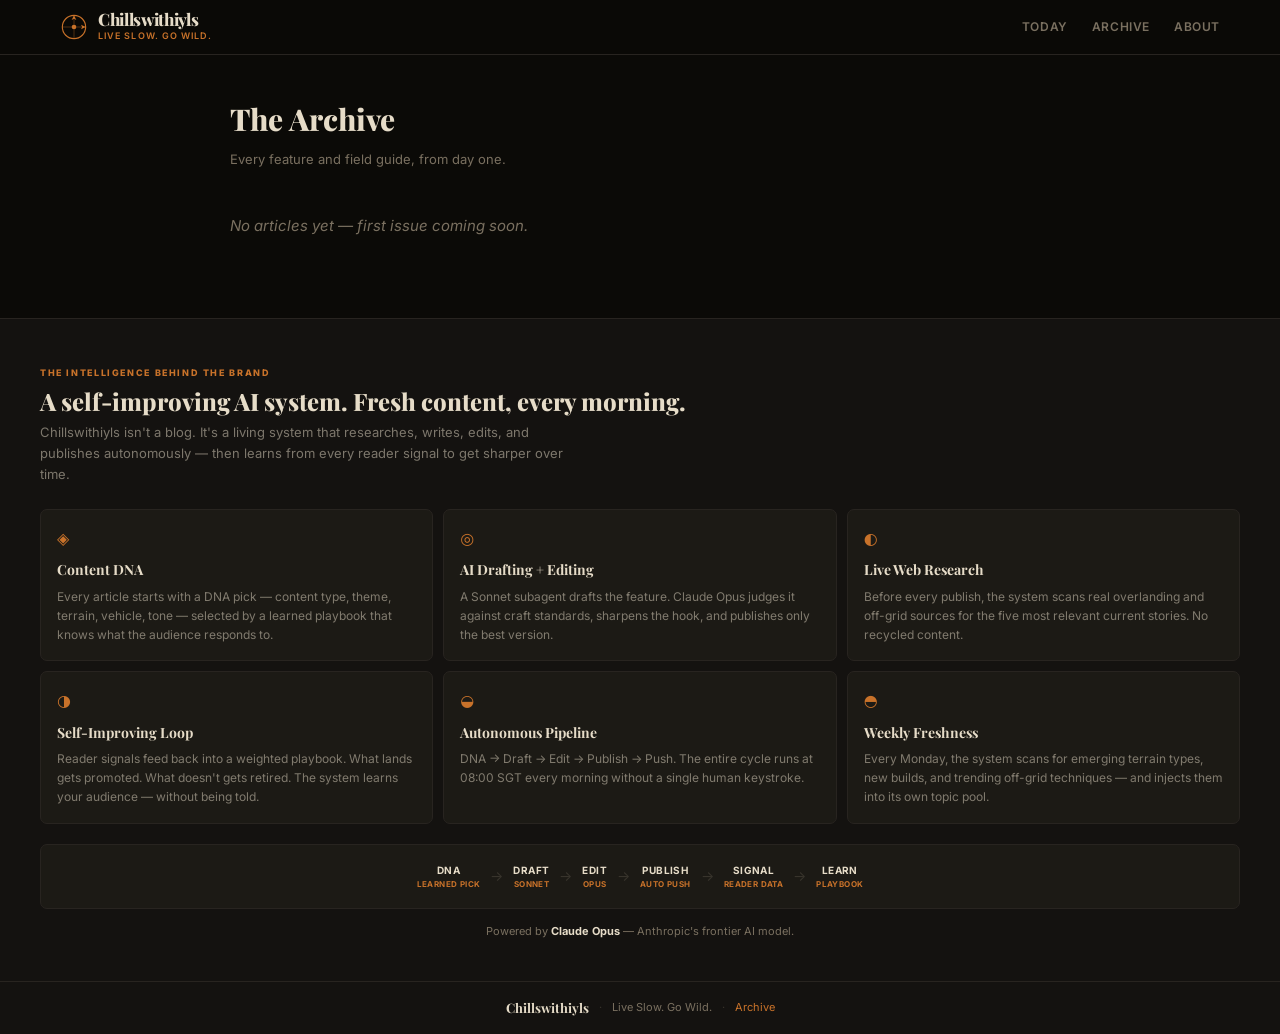
==== archive.html @ b179cae6 "Rebrand to Chillswithiyls + jungle hero background - Correct brand name across all HTML, CSS, XML fi" ====
<!DOCTYPE html>
<html lang="en">
<head>
<meta charset="utf-8">
<meta name="viewport" content="width=device-width, initial-scale=1">
<title>Archive — Chillswithiyls</title>
<meta name="description" content="Every Chillswithiyls article, from day one.">
<link rel="canonical" href="https://adamdegoat.github.io/chillswithiyls/archive.html">
<meta property="og:type" content="website">
<meta property="og:site_name" content="Chillswithiyls">
<meta property="og:title" content="Archive — Chillswithiyls">
<meta property="og:description" content="Every Chillswithiyls article, from day one.">
<meta property="og:image" content="https://adamdegoat.github.io/chillswithiyls/assets/og-default.png">
<meta property="og:url" content="https://adamdegoat.github.io/chillswithiyls/archive.html">
<meta name="twitter:card" content="summary_large_image">
<link rel="preconnect" href="https://fonts.googleapis.com">
<link rel="preconnect" href="https://fonts.gstatic.com" crossorigin>
<link href="https://fonts.googleapis.com/css2?family=Playfair+Display:ital,wght@0,700;0,800;1,700&family=Inter:wght@400;500;600&display=swap" rel="stylesheet">
<link rel="stylesheet" href="https://adamdegoat.github.io/chillswithiyls/assets/style.css?v=202606012319">
</head>
<body>

<header class="masthead">
  <div class="mast-inner">
    <a href="https://adamdegoat.github.io/chillswithiyls/" class="mast-logo">
      <svg class="mast-icon" viewBox="0 0 48 48" fill="none" xmlns="http://www.w3.org/2000/svg">
        <circle cx="24" cy="24" r="20" stroke="currentColor" stroke-width="2"/>
        <path d="M24 4 L24 44 M4 24 L44 24" stroke="currentColor" stroke-width="1.5" opacity="0.4"/>
        <circle cx="24" cy="24" r="4" fill="currentColor"/>
        <path d="M24 4 L28 12 L24 10 L20 12 Z" fill="currentColor"/>
        <path d="M44 24 L36 20 L38 24 L36 28 Z" fill="currentColor"/>
      </svg>
      <div class="mast-text">
        <span class="mast-brand">Chillswithiyls</span>
        <span class="mast-tag">Live Slow. Go Wild.</span>
      </div>
    </a>
    <nav class="mast-nav">
      <a href="https://adamdegoat.github.io/chillswithiyls/">Today</a>
      <a href="https://adamdegoat.github.io/chillswithiyls/archive.html">Archive</a>
      <a href="https://adamdegoat.github.io/chillswithiyls/#how-it-works">About</a>
    </nav>
  </div>
</header>


<section class="archive-page">
  <div class="archive-inner">
    <h1 class="archive-title">The Archive</h1>
    <p class="archive-sub">Every feature and field guide, from day one.</p>
    <div class="archive-list"><p class="empty">No articles yet — first issue coming soon.</p></div>
  </div>
</section>


<section class="how-it-works" id="how-it-works">
  <div class="hiw-inner">
    <div class="hiw-header">
      <span class="hiw-eyebrow">The Intelligence Behind the Brand</span>
      <h2 class="hiw-title">A self-improving AI system. Fresh content, every morning.</h2>
      <p class="hiw-sub">Chillswithiyls isn't a blog. It's a living system that researches, writes, edits, and publishes autonomously — then learns from every reader signal to get sharper over time.</p>
    </div>
    <div class="hiw-grid">
      <div class="hiw-card">
        <div class="hiw-icon">◈</div>
        <h3>Content DNA</h3>
        <p>Every article starts with a DNA pick — content type, theme, terrain, vehicle, tone — selected by a learned playbook that knows what the audience responds to.</p>
      </div>
      <div class="hiw-card">
        <div class="hiw-icon">◎</div>
        <h3>AI Drafting + Editing</h3>
        <p>A Sonnet subagent drafts the feature. Claude Opus judges it against craft standards, sharpens the hook, and publishes only the best version.</p>
      </div>
      <div class="hiw-card">
        <div class="hiw-icon">◐</div>
        <h3>Live Web Research</h3>
        <p>Before every publish, the system scans real overlanding and off-grid sources for the five most relevant current stories. No recycled content.</p>
      </div>
      <div class="hiw-card">
        <div class="hiw-icon">◑</div>
        <h3>Self-Improving Loop</h3>
        <p>Reader signals feed back into a weighted playbook. What lands gets promoted. What doesn't gets retired. The system learns your audience — without being told.</p>
      </div>
      <div class="hiw-card">
        <div class="hiw-icon">◒</div>
        <h3>Autonomous Pipeline</h3>
        <p>DNA → Draft → Edit → Publish → Push. The entire cycle runs at 08:00 SGT every morning without a single human keystroke.</p>
      </div>
      <div class="hiw-card">
        <div class="hiw-icon">◓</div>
        <h3>Weekly Freshness</h3>
        <p>Every Monday, the system scans for emerging terrain types, new builds, and trending off-grid techniques — and injects them into its own topic pool.</p>
      </div>
    </div>
    <div class="hiw-flow">
      <div class="flow-step">DNA<br><span>Learned pick</span></div>
      <div class="flow-arrow">→</div>
      <div class="flow-step">Draft<br><span>Sonnet</span></div>
      <div class="flow-arrow">→</div>
      <div class="flow-step">Edit<br><span>Opus</span></div>
      <div class="flow-arrow">→</div>
      <div class="flow-step">Publish<br><span>Auto push</span></div>
      <div class="flow-arrow">→</div>
      <div class="flow-step">Signal<br><span>Reader data</span></div>
      <div class="flow-arrow">→</div>
      <div class="flow-step">Learn<br><span>Playbook</span></div>
    </div>
    <p class="hiw-powered">Powered by <strong>Claude Opus</strong> — Anthropic's frontier AI model.</p>
  </div>
</section>


<footer class="site-footer">
  <div class="footer-inner">
    <span class="footer-brand">Chillswithiyls</span>
    <span class="footer-sep">·</span>
    <span>Live Slow. Go Wild.</span>
    <span class="footer-sep">·</span>
    <a href="https://adamdegoat.github.io/chillswithiyls/archive.html">Archive</a>
  </div>
</footer>

</body>
</html>
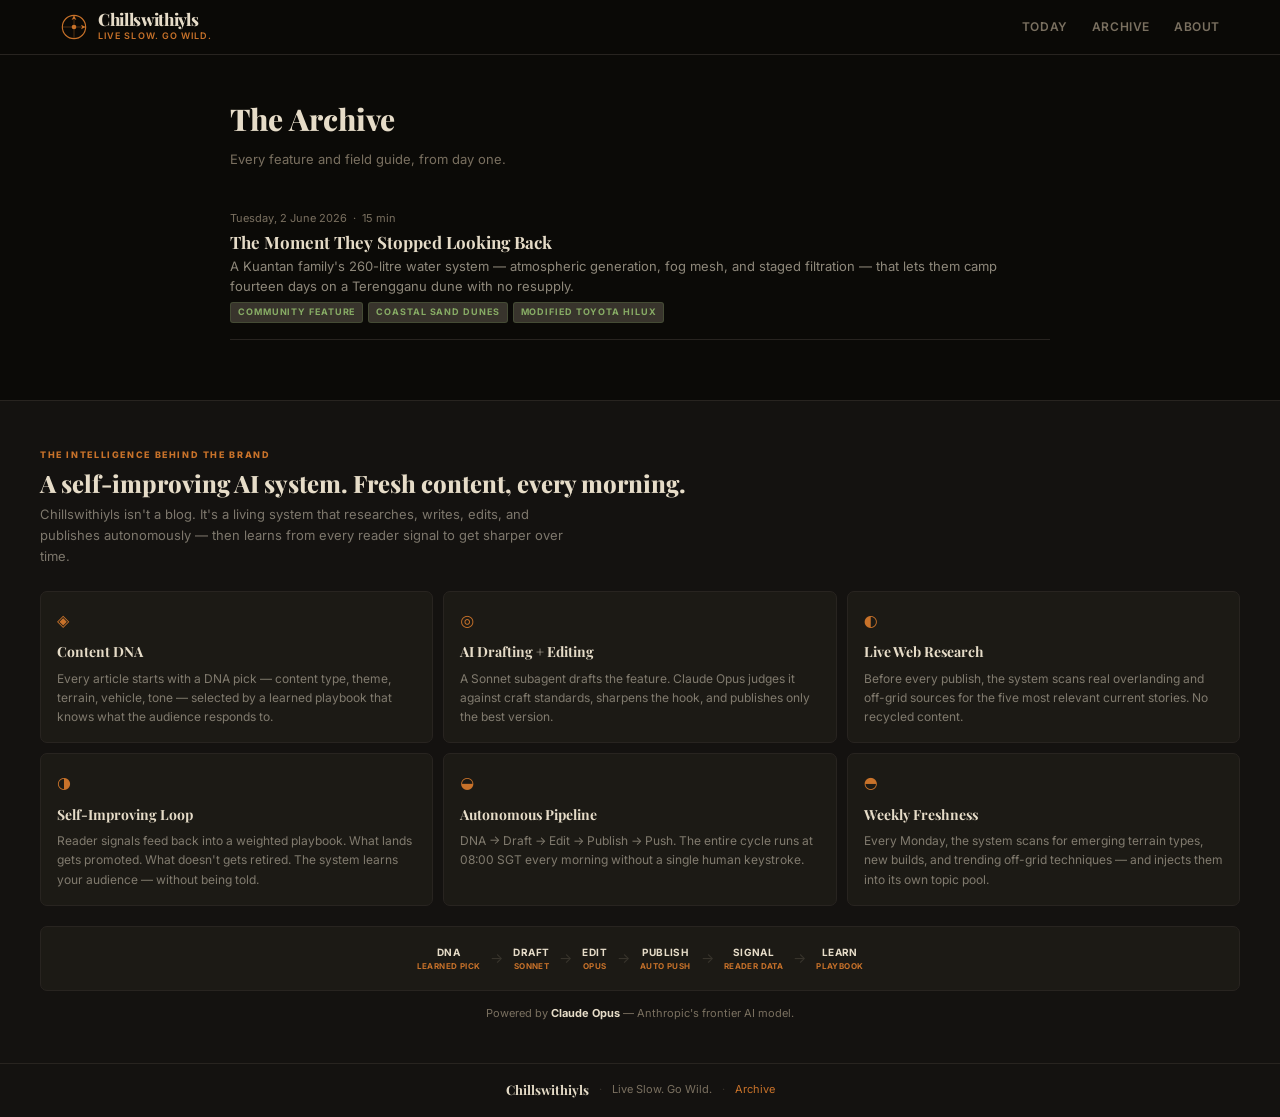
==== commit 6ac67f95: "chore: publish 2026-06-02 05:16 SGT" ====
--- a/archive.html
+++ b/archive.html
@@ -16,7 +16,7 @@
 <link rel="preconnect" href="https://fonts.googleapis.com">
 <link rel="preconnect" href="https://fonts.gstatic.com" crossorigin>
 <link href="https://fonts.googleapis.com/css2?family=Playfair+Display:ital,wght@0,700;0,800;1,700&family=Inter:wght@400;500;600&display=swap" rel="stylesheet">
-<link rel="stylesheet" href="https://adamdegoat.github.io/chillswithiyls/assets/style.css?v=202606012319">
+<link rel="stylesheet" href="https://adamdegoat.github.io/chillswithiyls/assets/style.css?v=202606020516">
 </head>
 <body>
 
@@ -48,7 +48,13 @@
   <div class="archive-inner">
     <h1 class="archive-title">The Archive</h1>
     <p class="archive-sub">Every feature and field guide, from day one.</p>
-    <div class="archive-list"><p class="empty">No articles yet — first issue coming soon.</p></div>
+    <div class="archive-list">
+<article class="archive-card">
+  <div class="arc-meta">Tuesday, 2 June 2026 &nbsp;·&nbsp; 15 min</div>
+  <h3 class="arc-title"><a href="https://adamdegoat.github.io/chillswithiyls/articles/2026-06-02-the-moment-they-stopped-looking-back.html">The Moment They Stopped Looking Back</a></h3>
+  <p class="arc-sum">A Kuantan family&#x27;s 260-litre water system — atmospheric generation, fog mesh, and staged filtration — that lets them camp fourteen days on a Terengganu dune with no resupply.</p>
+  <div class="arc-tags"><span class="tag">Community Feature</span><span class="tag">Coastal sand dunes</span><span class="tag">Modified Toyota Hilux</span></div>
+</article></div>
   </div>
 </section>
 
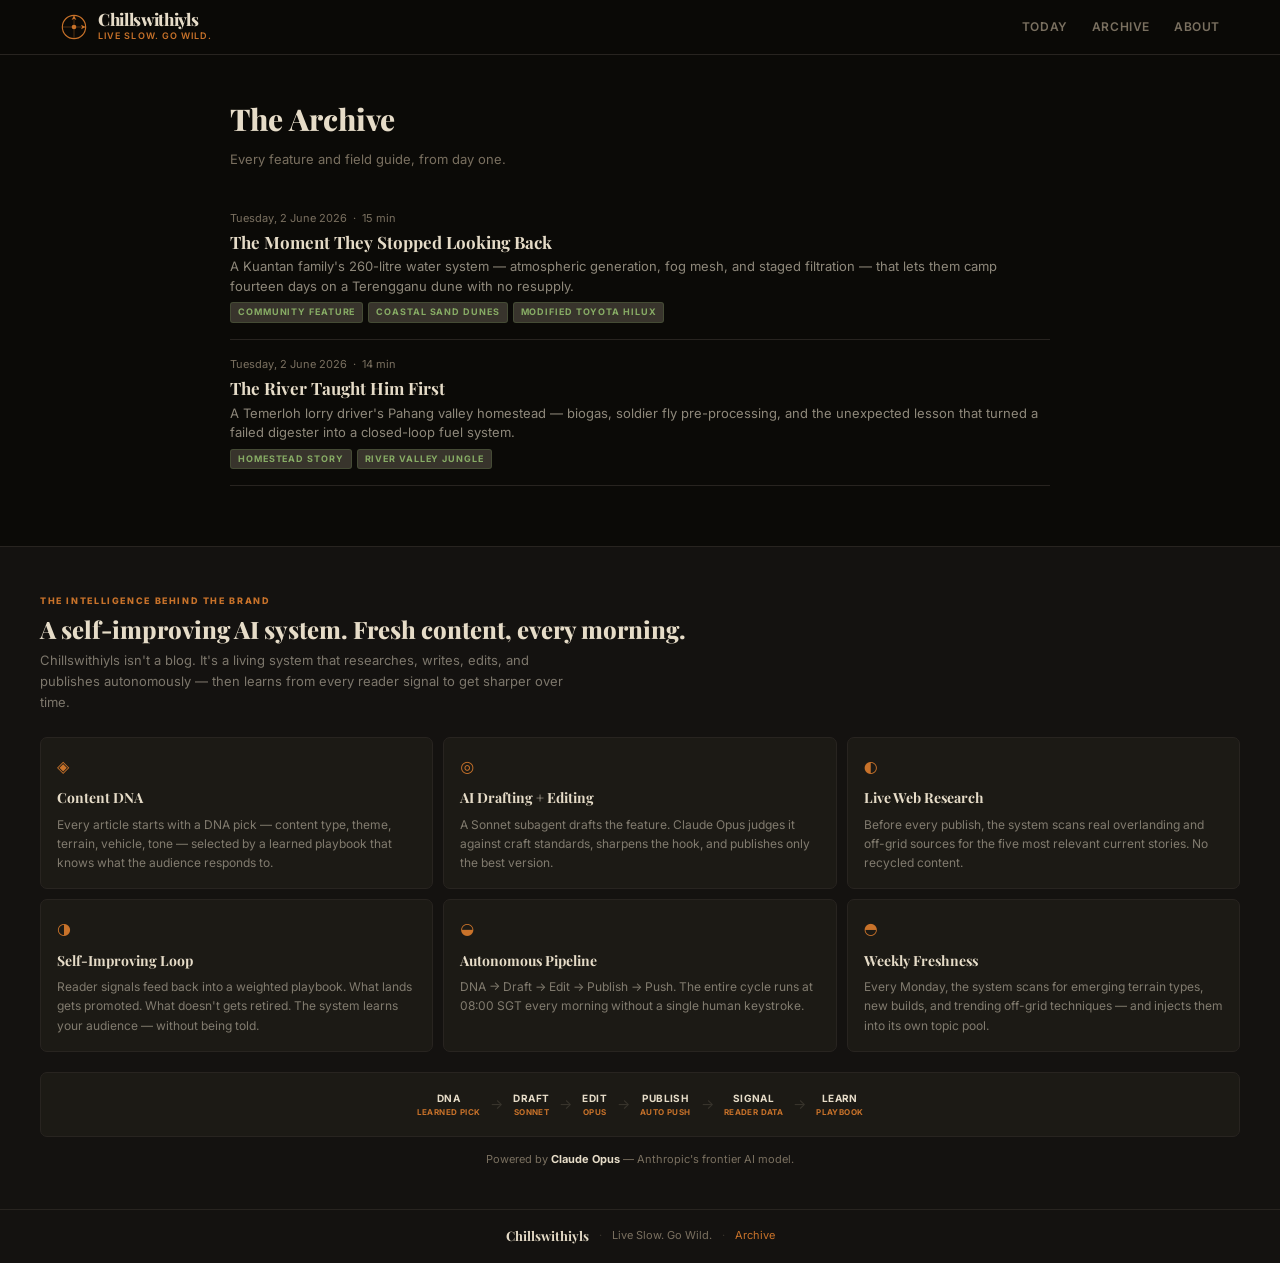
==== commit f6b5140e: "chore: publish 2026-06-02 14:46 SGT" ====
--- a/archive.html
+++ b/archive.html
@@ -16,7 +16,7 @@
 <link rel="preconnect" href="https://fonts.googleapis.com">
 <link rel="preconnect" href="https://fonts.gstatic.com" crossorigin>
 <link href="https://fonts.googleapis.com/css2?family=Playfair+Display:ital,wght@0,700;0,800;1,700&family=Inter:wght@400;500;600&display=swap" rel="stylesheet">
-<link rel="stylesheet" href="https://adamdegoat.github.io/chillswithiyls/assets/style.css?v=202606020516">
+<link rel="stylesheet" href="https://adamdegoat.github.io/chillswithiyls/assets/style.css?v=202606021446">
 </head>
 <body>
 
@@ -54,6 +54,12 @@
   <h3 class="arc-title"><a href="https://adamdegoat.github.io/chillswithiyls/articles/2026-06-02-the-moment-they-stopped-looking-back.html">The Moment They Stopped Looking Back</a></h3>
   <p class="arc-sum">A Kuantan family&#x27;s 260-litre water system — atmospheric generation, fog mesh, and staged filtration — that lets them camp fourteen days on a Terengganu dune with no resupply.</p>
   <div class="arc-tags"><span class="tag">Community Feature</span><span class="tag">Coastal sand dunes</span><span class="tag">Modified Toyota Hilux</span></div>
+</article>
+<article class="archive-card">
+  <div class="arc-meta">Tuesday, 2 June 2026 &nbsp;·&nbsp; 14 min</div>
+  <h3 class="arc-title"><a href="https://adamdegoat.github.io/chillswithiyls/articles/2026-06-02-the-river-taught-him-first.html">The River Taught Him First</a></h3>
+  <p class="arc-sum">A Temerloh lorry driver&#x27;s Pahang valley homestead — biogas, soldier fly pre-processing, and the unexpected lesson that turned a failed digester into a closed-loop fuel system.</p>
+  <div class="arc-tags"><span class="tag">Homestead Story</span><span class="tag">River valley jungle</span></div>
 </article></div>
   </div>
 </section>
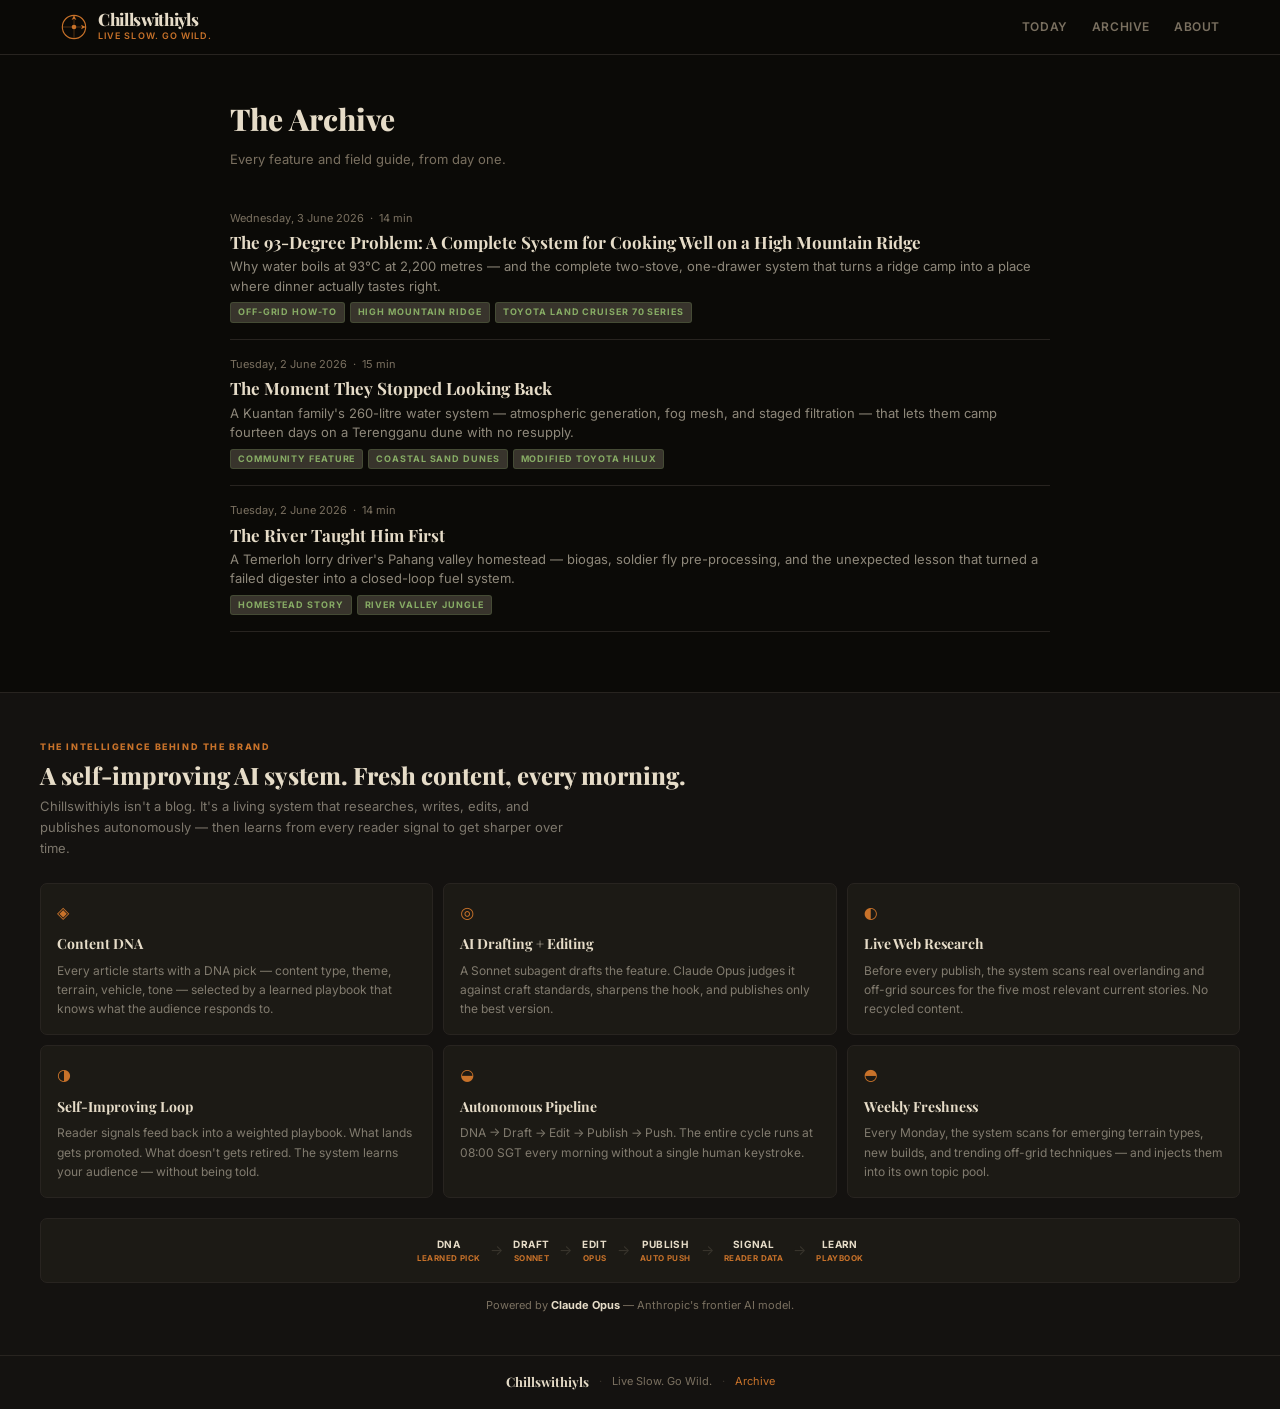
==== commit 6940d8c3: "chore: publish 2026-06-03 05:19 SGT" ====
--- a/archive.html
+++ b/archive.html
@@ -16,7 +16,7 @@
 <link rel="preconnect" href="https://fonts.googleapis.com">
 <link rel="preconnect" href="https://fonts.gstatic.com" crossorigin>
 <link href="https://fonts.googleapis.com/css2?family=Playfair+Display:ital,wght@0,700;0,800;1,700&family=Inter:wght@400;500;600&display=swap" rel="stylesheet">
-<link rel="stylesheet" href="https://adamdegoat.github.io/chillswithiyls/assets/style.css?v=202606021446">
+<link rel="stylesheet" href="https://adamdegoat.github.io/chillswithiyls/assets/style.css?v=202606030519">
 </head>
 <body>
 
@@ -49,6 +49,12 @@
     <h1 class="archive-title">The Archive</h1>
     <p class="archive-sub">Every feature and field guide, from day one.</p>
     <div class="archive-list">
+<article class="archive-card">
+  <div class="arc-meta">Wednesday, 3 June 2026 &nbsp;·&nbsp; 14 min</div>
+  <h3 class="arc-title"><a href="https://adamdegoat.github.io/chillswithiyls/articles/2026-06-03-the-93-degree-problem-a-complete-system-for-cooking-.html">The 93-Degree Problem: A Complete System for Cooking Well on a High Mountain Ridge</a></h3>
+  <p class="arc-sum">Why water boils at 93°C at 2,200 metres — and the complete two-stove, one-drawer system that turns a ridge camp into a place where dinner actually tastes right.</p>
+  <div class="arc-tags"><span class="tag">Off-Grid How-To</span><span class="tag">High mountain ridge</span><span class="tag">Toyota Land Cruiser 70 Series</span></div>
+</article>
 <article class="archive-card">
   <div class="arc-meta">Tuesday, 2 June 2026 &nbsp;·&nbsp; 15 min</div>
   <h3 class="arc-title"><a href="https://adamdegoat.github.io/chillswithiyls/articles/2026-06-02-the-moment-they-stopped-looking-back.html">The Moment They Stopped Looking Back</a></h3>
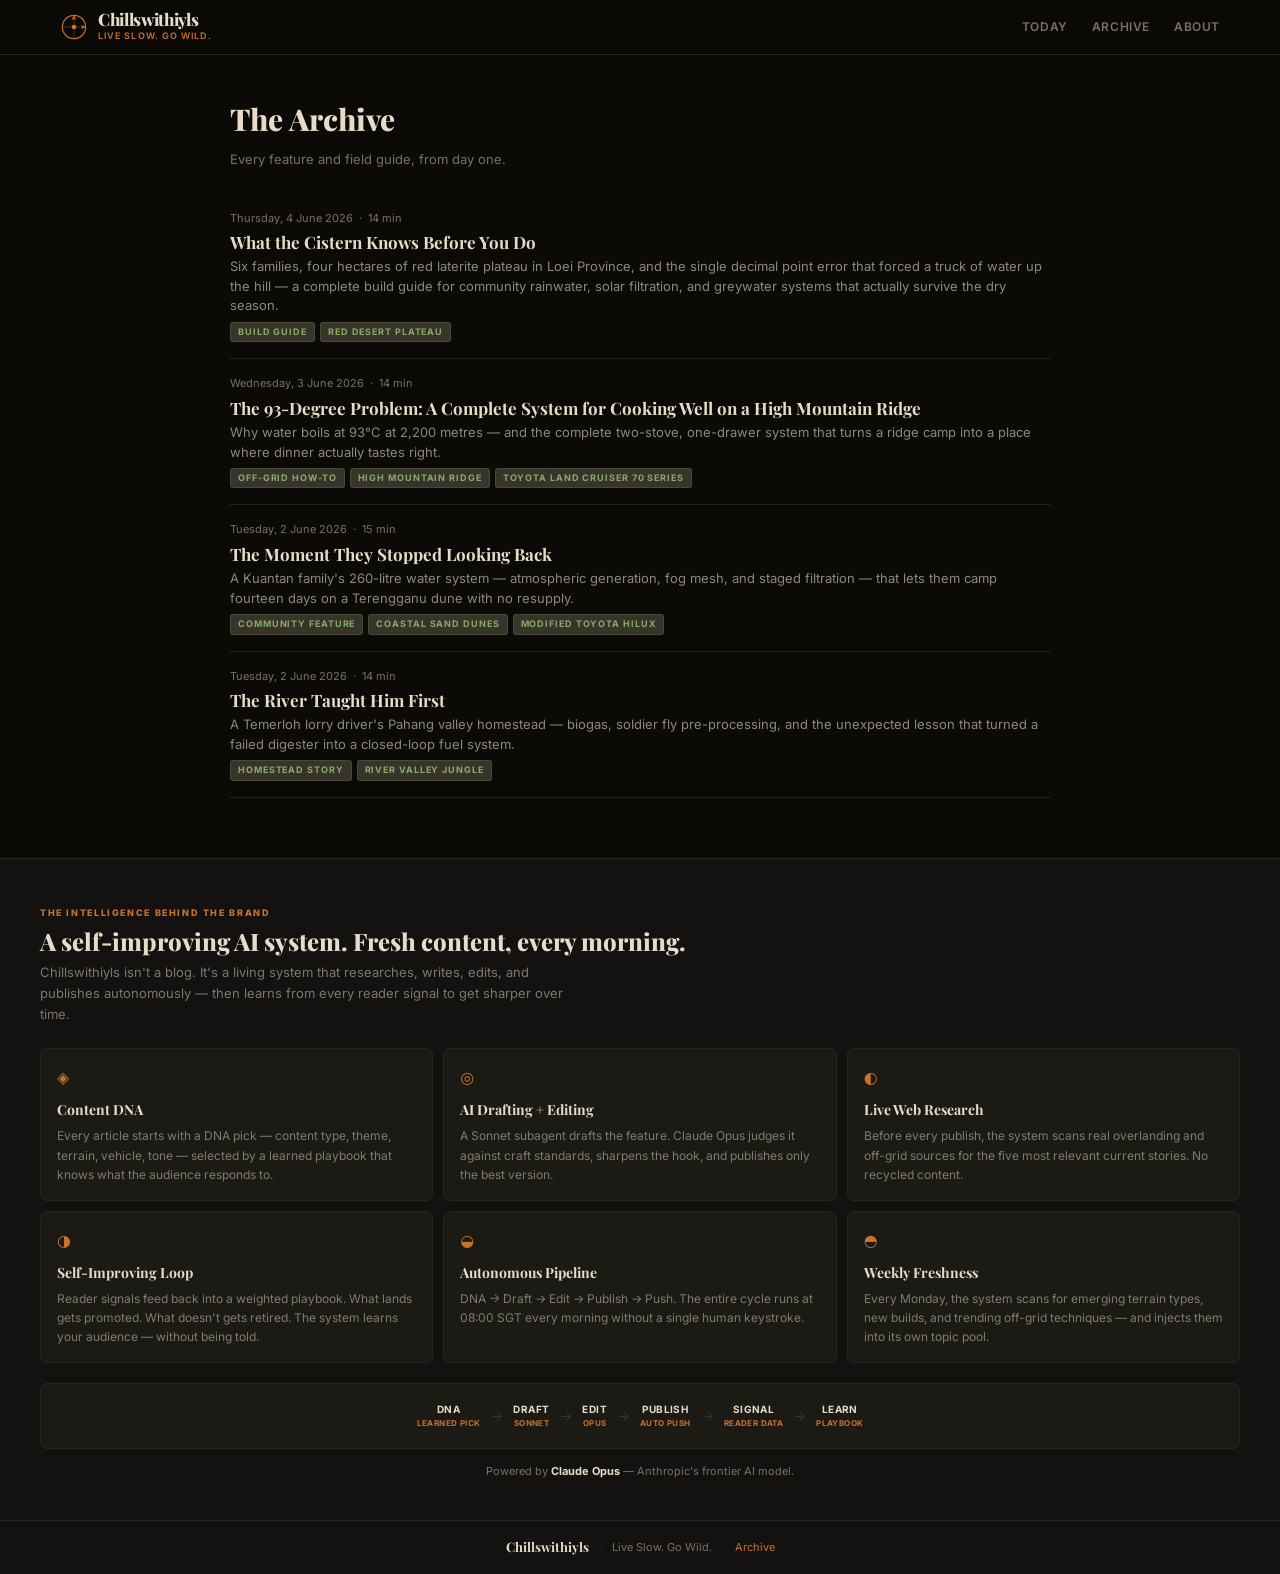
==== commit 563acdd2: "chore: publish 2026-06-04 05:14 SGT" ====
--- a/archive.html
+++ b/archive.html
@@ -16,7 +16,7 @@
 <link rel="preconnect" href="https://fonts.googleapis.com">
 <link rel="preconnect" href="https://fonts.gstatic.com" crossorigin>
 <link href="https://fonts.googleapis.com/css2?family=Playfair+Display:ital,wght@0,700;0,800;1,700&family=Inter:wght@400;500;600&display=swap" rel="stylesheet">
-<link rel="stylesheet" href="https://adamdegoat.github.io/chillswithiyls/assets/style.css?v=202606030519">
+<link rel="stylesheet" href="https://adamdegoat.github.io/chillswithiyls/assets/style.css?v=202606040514">
 </head>
 <body>
 
@@ -49,6 +49,12 @@
     <h1 class="archive-title">The Archive</h1>
     <p class="archive-sub">Every feature and field guide, from day one.</p>
     <div class="archive-list">
+<article class="archive-card">
+  <div class="arc-meta">Thursday, 4 June 2026 &nbsp;·&nbsp; 14 min</div>
+  <h3 class="arc-title"><a href="https://adamdegoat.github.io/chillswithiyls/articles/2026-06-04-what-the-cistern-knows-before-you-do.html">What the Cistern Knows Before You Do</a></h3>
+  <p class="arc-sum">Six families, four hectares of red laterite plateau in Loei Province, and the single decimal point error that forced a truck of water up the hill — a complete build guide for community rainwater, solar filtration, and greywater systems that actually survive the dry season.</p>
+  <div class="arc-tags"><span class="tag">Build Guide</span><span class="tag">Red desert plateau</span></div>
+</article>
 <article class="archive-card">
   <div class="arc-meta">Wednesday, 3 June 2026 &nbsp;·&nbsp; 14 min</div>
   <h3 class="arc-title"><a href="https://adamdegoat.github.io/chillswithiyls/articles/2026-06-03-the-93-degree-problem-a-complete-system-for-cooking-.html">The 93-Degree Problem: A Complete System for Cooking Well on a High Mountain Ridge</a></h3>
